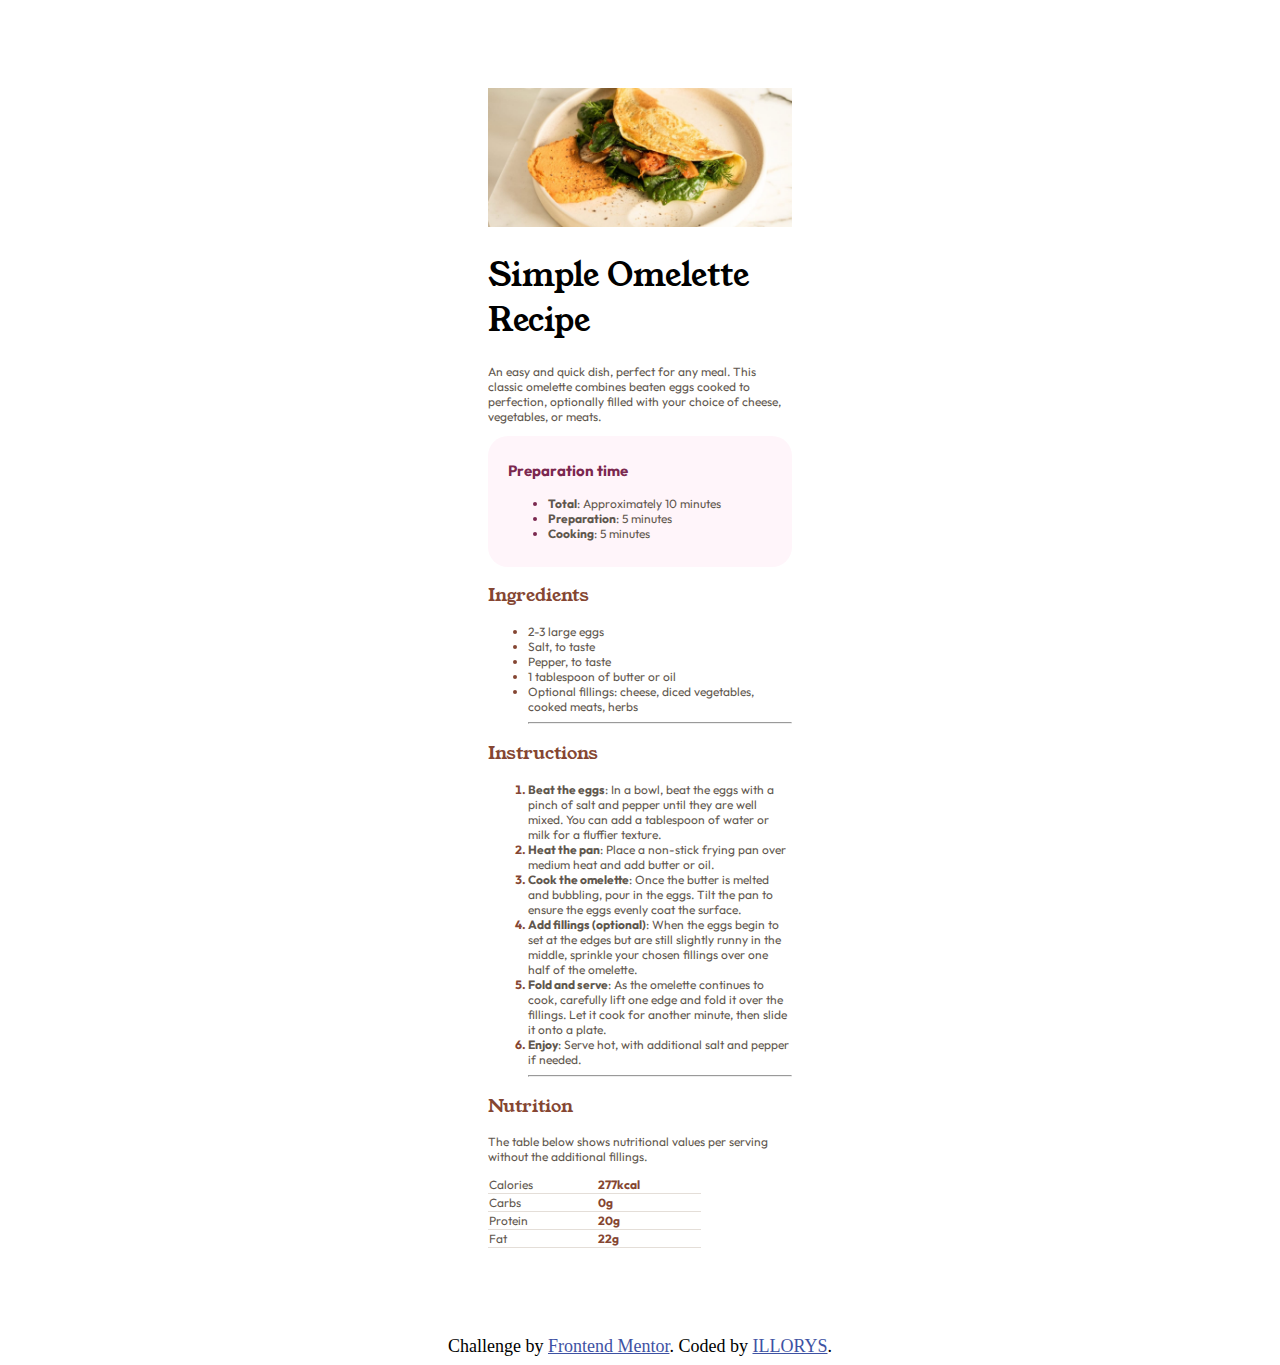
==== index.html @ 2fe17e59 "Index.html" ====
<!DOCTYPE html>
<html lang="en">
  <head>
    <meta charset="UTF-8" />
    <meta name="viewport" content="width=device-width, initial-scale=1.0" />
    <!-- displays site properly based on user's device -->

    <link
      rel="icon"
      type="image/png"
      sizes="32x32"
      href="./assets/images/favicon-32x32.png"
    />

    <title>Frontend Mentor | Recipe page</title>
    <style>
      .attribution {
        font-size: 11px;
        text-align: center;
      }
      .attribution a {
        color: hsl(228, 45%, 44%);
      }
    </style>
    <link rel="stylesheet" href="styles.css" />
    <!--DOWN THERE STARTS THE YOUNG SERIF FONTS CODE-->
    <link rel="preconnect" href="https://fonts.googleapis.com" />
    <link rel="preconnect" href="https://fonts.gstatic.com" crossorigin />
    <link
      href="https://fonts.googleapis.com/css2?family=Outfit:wght@100..900&family=Young+Serif&display=swap"
      rel="stylesheet"
    />
    <!--IT IS THE END OF THE YOUNG SERIF FONTS CODE-->
    <!------------------------------------------------>
    <!--IT IS THE BEGGINNING OF THE OUTFIT FONTS CODE-->
  </head>
  <body>
    <div id="WhiteBG">
      <img
        src="recipe-page-main\assets\images\image-omelette.jpeg"
        alt="Picture of an omlette"
        style="width: 100%"
      />
      <h1>Simple Omelette Recipe</h1>
      <p class="normaltypo">
        An easy and quick dish, perfect for any meal. This classic omelette
        combines beaten eggs cooked to perfection, optionally filled with your
        choice of cheese, vegetables, or meats.
      </p>

      <div id="Preptime">
        <h3><b>Preparation time</b></h3>
        <ul id="PinkMarker">
          <li><b>Total</b>: Approximately 10 minutes</li>
          <li><b>Preparation</b>: 5 minutes</li>
          <li><b>Cooking</b>: 5 minutes</li>
        </ul>
      </div>
      <h2>Ingredients</h2>
      <ul>
        <li>2-3 large eggs</li>
        <li>Salt, to taste</li>
        <li>Pepper, to taste</li>
        <li>1 tablespoon of butter or oil</li>
        <li>
          Optional fillings: cheese, diced vegetables, cooked meats, herbs
        </li>
        <hr />
      </ul>
      <h2>Instructions</h2>
      <ol>
        <li>
          <b>Beat the eggs</b>: In a bowl, beat the eggs with a pinch of salt
          and pepper until they are well mixed. You can add a tablespoon of
          water or milk for a fluffier texture.
        </li>
        <li>
          <b>Heat the pan</b>: Place a non-stick frying pan over medium heat and
          add butter or oil.
        </li>
        <li>
          <b>Cook the omelette</b>: Once the butter is melted and bubbling, pour
          in the eggs. Tilt the pan to ensure the eggs evenly coat the surface.
        </li>
        <li>
          <b>Add fillings (optional)</b>: When the eggs begin to set at the
          edges but are still slightly runny in the middle, sprinkle your chosen
          fillings over one half of the omelette.
        </li>
        <li>
          <b>Fold and serve</b>: As the omelette continues to cook, carefully
          lift one edge and fold it over the fillings. Let it cook for another
          minute, then slide it onto a plate.
        </li>
        <li>
          <b>Enjoy</b>: Serve hot, with additional salt and pepper if needed.
        </li>
        <hr />
      </ol>
      <h2>Nutrition</h2>
      <p class="normaltypo">
        The table below shows nutritional values per serving without the
        additional fillings.
      </p>
      <table>
        <tr>
          <td>Calories</td>
          <td><b>277kcal</b></td>
        </tr>
        <tr>
          <td>Carbs</td>
          <td><b>0g</b></td>
        </tr>
        <tr>
          <td>Protein</td>
          <td><b>20g</b></td>
        </tr>
        <tr>
          <td>Fat</td>
          <td><b>22g</b></td>
        </tr>
      </table>
    </div>
    <div class="attribution">
      Challenge by
      <a href="https://www.frontendmentor.io?ref=challenge" target="_blank"
        >Frontend Mentor</a
      >. Coded by <a href="https://github.com/ILLORYS">ILLORYS</a>.
    </div>
  </body>
</html>
---- styles.css ----
/* Styles for mobile devices (375px width) */
@media screen and (max-width: 375px) {
  body {
    background-color: hsl(30, 54%, 90%);
  }
}
/* Styles for desktop screens (1440px width) */
@media screen and (min-width: 1440px) {
  body {
    background-color: hsl(30, 54%, 90%);
  }
}
#WhiteBG {
  background-color: hsl(0, 0%, 100%);
  border-radius: 20px;
  margin-top: 5%;
  margin-bottom: 5%;
  margin-left: 36%;
  margin-right: 36%;
  padding: 2%;
}
#Preptime {
  color: hsl(30, 10%, 34%);
  background-color: hsl(330, 100%, 98%);
  border-radius: 20px;
  padding-top: 10px;
  padding-right: 20px;
  padding-bottom: 10px;
  padding-left: 20px;
}
h1 {
  font-family: "Young Serif", serif;
  font-weight: 400;
  font-style: normal;
}
h2 {
  color: hsl(14, 45%, 36%);
  font-family: "Young Serif", serif;
  font-weight: 400;
  font-style: normal;
  font-size: large;
}
h3 {
  color: hsl(332, 51%, 32%);
  font-size: 15px;
  font-family: "Outfit", sans-serif;
  font-optical-sizing: auto;
  font-weight: 400;
  font-style: normal;
}
li {
  color: hsl(30, 10%, 34%);
  font-size: 12px;
  font-family: "Outfit", sans-serif;
  font-optical-sizing: auto;
  font-weight: 400;
  font-style: normal;
}
table {
  color: hsl(30, 10%, 34%);
  font-size: 12px;
  font-family: "Outfit", sans-serif;
  font-optical-sizing: auto;
  font-weight: 400;
  font-style: normal;
  border-collapse: collapse;
  width: 70%;
}
tr {
  border-bottom: 1px solid hsl(30, 18%, 87%);
}
p {
  color: hsl(30, 10%, 34%);
  font-size: 12px;
  font-family: "Outfit", sans-serif;
  font-optical-sizing: auto;
  font-weight: 400;
  font-style: normal;
}
td b {
  color: hsl(14, 45%, 36%);
}
ol ::marker {
  color: hsl(14, 45%, 36%);
  font-weight: bold;
}
ul ::marker {
  color: hsl(14, 45%, 36%);
}
#PinkMarker ::marker {
  color: hsl(332, 51%, 32%);
}
.attribution {
  font-size: large;
}
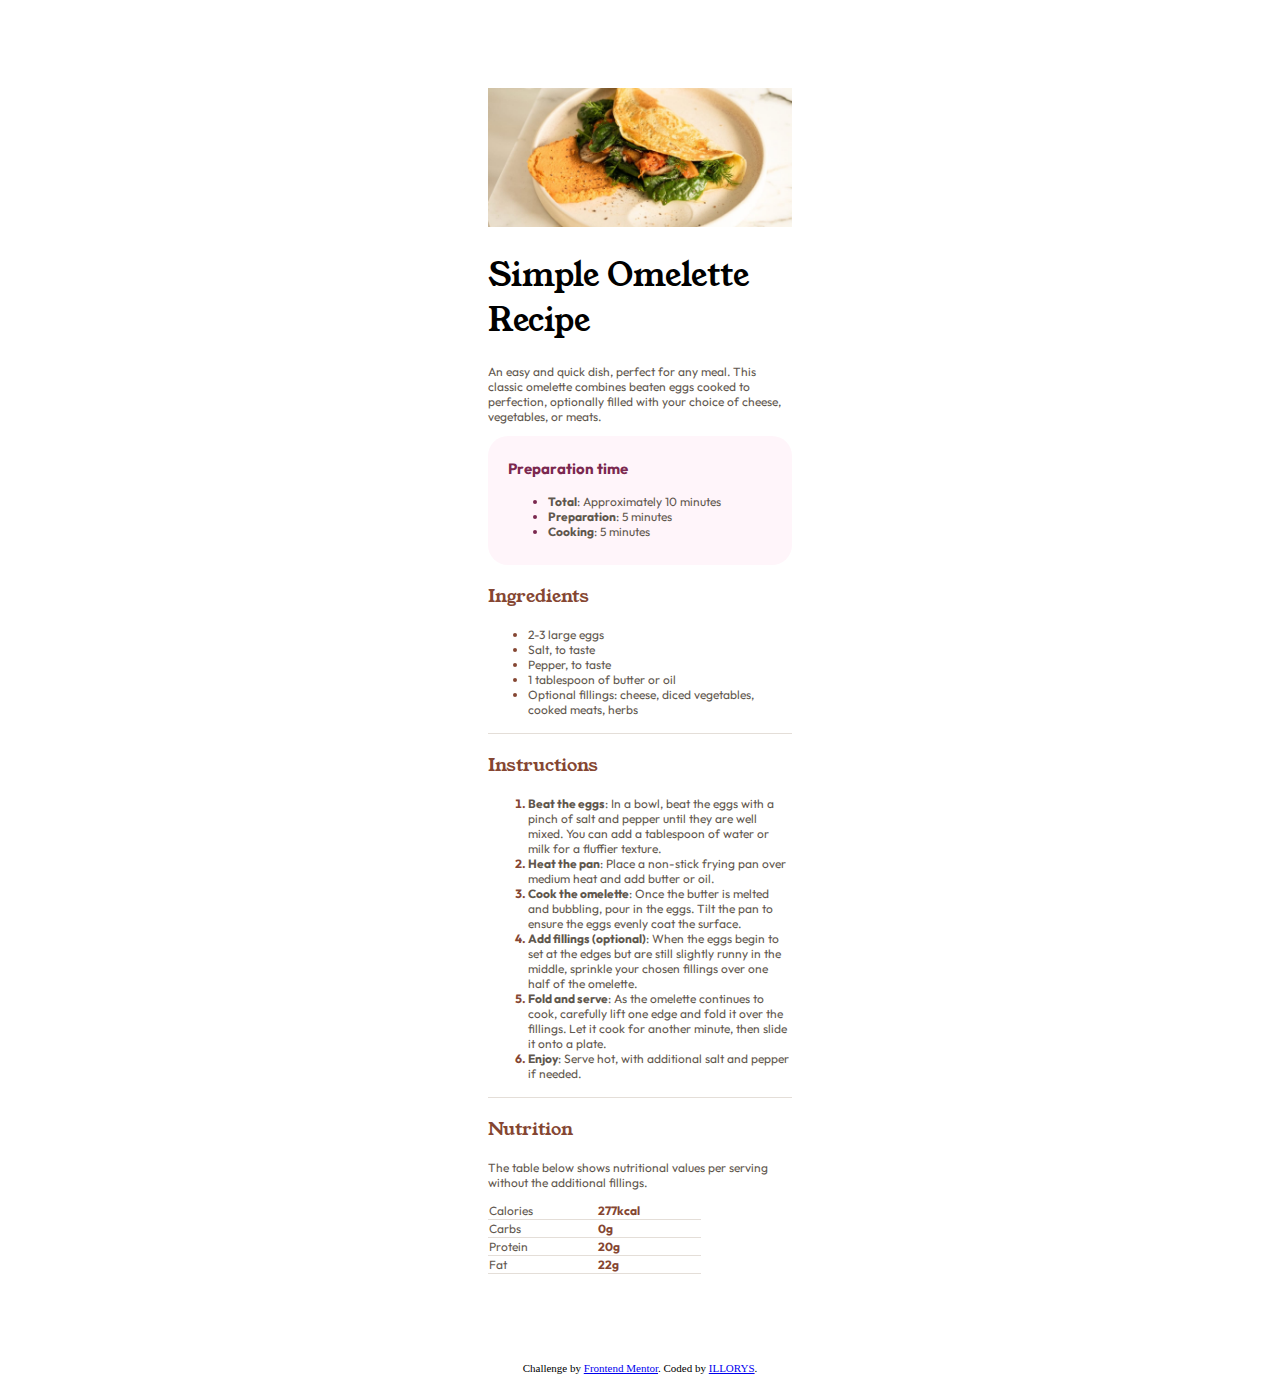
==== commit 3eb4d872: "Merge branch 'main' of https://github.com/ILLORYS/Recipe_Page" ====
--- a/index.html
+++ b/index.html
@@ -4,35 +4,20 @@
     <meta charset="UTF-8" />
     <meta name="viewport" content="width=device-width, initial-scale=1.0" />
     <!-- displays site properly based on user's device -->
-
     <link
       rel="icon"
       type="image/png"
       sizes="32x32"
       href="./assets/images/favicon-32x32.png"
     />
-
-    <title>Frontend Mentor | Recipe page</title>
-    <style>
-      .attribution {
-        font-size: 11px;
-        text-align: center;
-      }
-      .attribution a {
-        color: hsl(228, 45%, 44%);
-      }
-    </style>
     <link rel="stylesheet" href="styles.css" />
-    <!--DOWN THERE STARTS THE YOUNG SERIF FONTS CODE-->
     <link rel="preconnect" href="https://fonts.googleapis.com" />
     <link rel="preconnect" href="https://fonts.gstatic.com" crossorigin />
     <link
       href="https://fonts.googleapis.com/css2?family=Outfit:wght@100..900&family=Young+Serif&display=swap"
       rel="stylesheet"
     />
-    <!--IT IS THE END OF THE YOUNG SERIF FONTS CODE-->
-    <!------------------------------------------------>
-    <!--IT IS THE BEGGINNING OF THE OUTFIT FONTS CODE-->
+    <title>Frontend Mentor | Recipe page</title>
   </head>
   <body>
     <div id="WhiteBG">
@@ -41,22 +26,23 @@
         alt="Picture of an omlette"
         style="width: 100%"
       />
-      <h1>Simple Omelette Recipe</h1>
+      <header><h1>Simple Omelette Recipe</h1></header>
       <p class="normaltypo">
         An easy and quick dish, perfect for any meal. This classic omelette
         combines beaten eggs cooked to perfection, optionally filled with your
         choice of cheese, vegetables, or meats.
       </p>
-
       <div id="Preptime">
-        <h3><b>Preparation time</b></h3>
+        <header>
+          <h2><b>Preparation time</b></h2>
+        </header>
         <ul id="PinkMarker">
           <li><b>Total</b>: Approximately 10 minutes</li>
           <li><b>Preparation</b>: 5 minutes</li>
           <li><b>Cooking</b>: 5 minutes</li>
         </ul>
       </div>
-      <h2>Ingredients</h2>
+      <header><h3>Ingredients</h3></header>
       <ul>
         <li>2-3 large eggs</li>
         <li>Salt, to taste</li>
@@ -65,9 +51,9 @@
         <li>
           Optional fillings: cheese, diced vegetables, cooked meats, herbs
         </li>
-        <hr />
       </ul>
-      <h2>Instructions</h2>
+      <hr />
+      <header><h3>Instructions</h3></header>
       <ol>
         <li>
           <b>Beat the eggs</b>: In a bowl, beat the eggs with a pinch of salt
@@ -95,9 +81,9 @@
         <li>
           <b>Enjoy</b>: Serve hot, with additional salt and pepper if needed.
         </li>
-        <hr />
       </ol>
-      <h2>Nutrition</h2>
+      <hr />
+      <header><h3>Nutrition</h3></header>
       <p class="normaltypo">
         The table below shows nutritional values per serving without the
         additional fillings.
--- a/styles.css
+++ b/styles.css
@@ -9,6 +9,11 @@
   body {
     background-color: hsl(30, 54%, 90%);
   }
+}
+.attribution {
+  font-size: 11px;
+  text-align: center;
+  color: hsl(0, 0%, 0%);
 }
 #WhiteBG {
   background-color: hsl(0, 0%, 100%);
@@ -33,20 +38,26 @@
   font-weight: 400;
   font-style: normal;
 }
+
 h2 {
+  color: hsl(332, 51%, 32%);
+  font-size: 15px;
+  font-family: "Outfit", sans-serif;
+  font-optical-sizing: auto;
+  font-weight: 400;
+  font-style: normal;
+}
+h3 {
   color: hsl(14, 45%, 36%);
   font-family: "Young Serif", serif;
   font-weight: 400;
   font-style: normal;
   font-size: large;
 }
-h3 {
-  color: hsl(332, 51%, 32%);
-  font-size: 15px;
-  font-family: "Outfit", sans-serif;
-  font-optical-sizing: auto;
-  font-weight: 400;
-  font-style: normal;
+hr {
+  background-color: hsl(30, 18%, 87%);
+  height: 1px;
+  border: 0;
 }
 li {
   color: hsl(30, 10%, 34%);
@@ -90,6 +101,3 @@
 #PinkMarker ::marker {
   color: hsl(332, 51%, 32%);
 }
-.attribution {
-  font-size: large;
-}
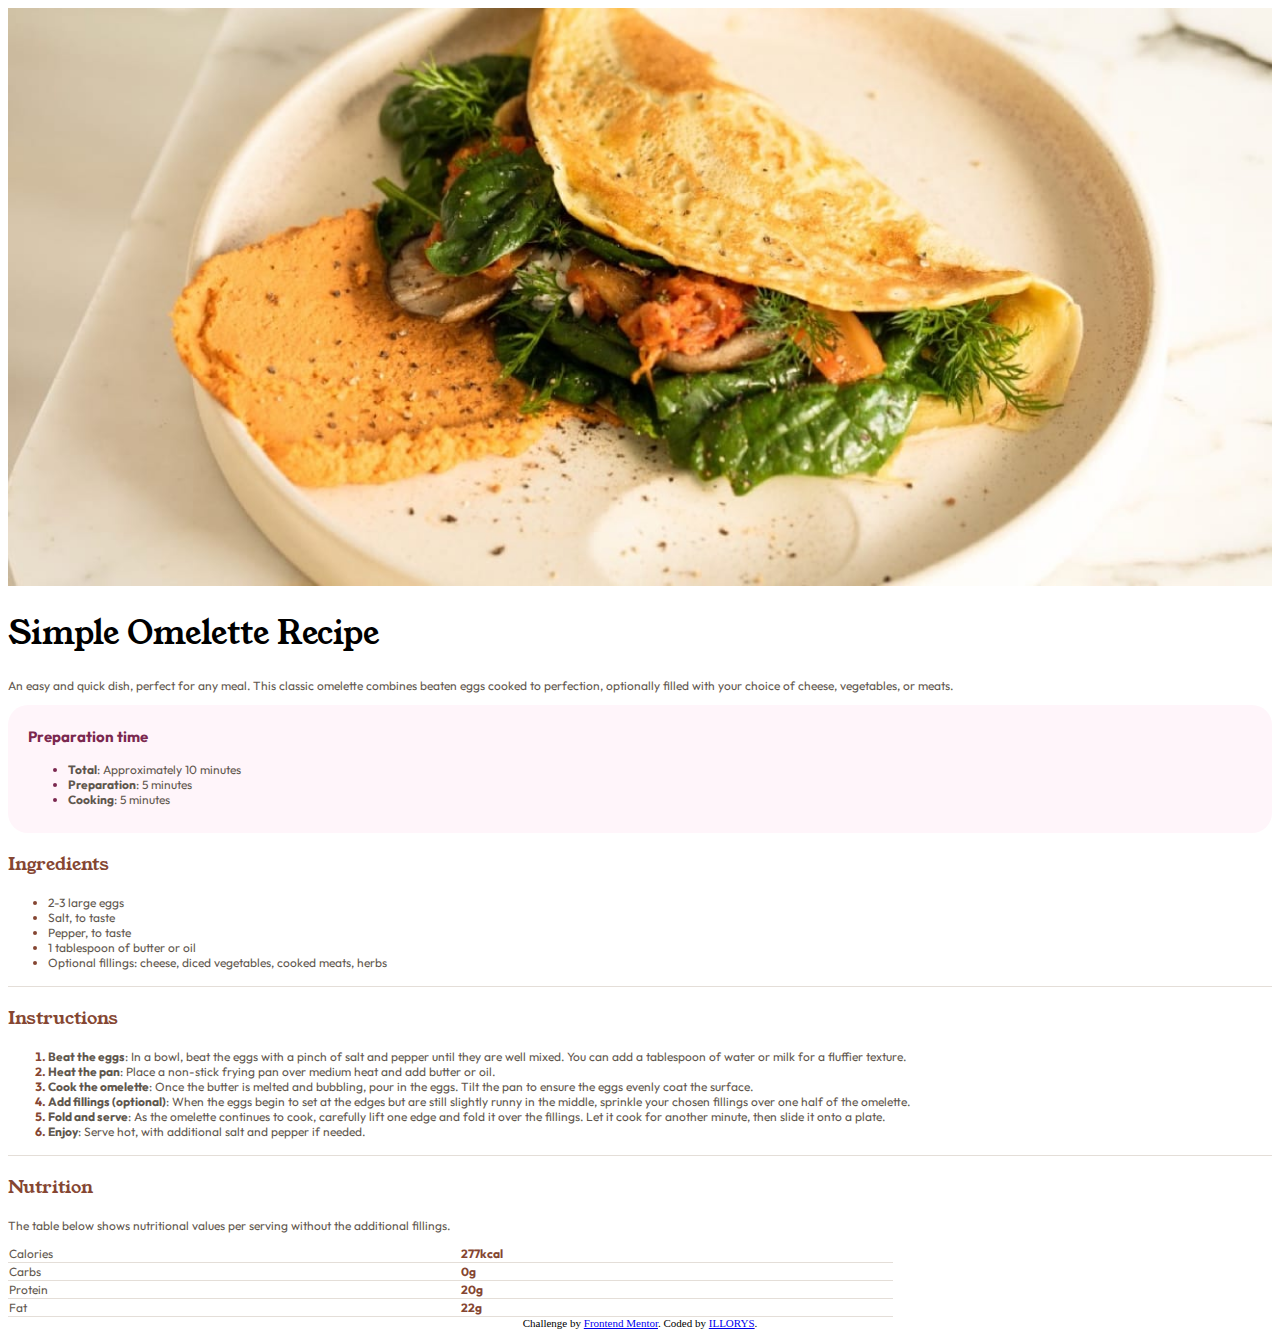
==== commit 84f5805d: "index.html" ====
--- a/index.html
+++ b/index.html
@@ -20,98 +20,103 @@
     <title>Frontend Mentor | Recipe page</title>
   </head>
   <body>
-    <div id="WhiteBG">
-      <img
-        src="recipe-page-main\assets\images\image-omelette.jpeg"
-        alt="Picture of an omlette"
-        style="width: 100%"
-      />
-      <header><h1>Simple Omelette Recipe</h1></header>
-      <p class="normaltypo">
-        An easy and quick dish, perfect for any meal. This classic omelette
-        combines beaten eggs cooked to perfection, optionally filled with your
-        choice of cheese, vegetables, or meats.
-      </p>
-      <div id="Preptime">
-        <header>
-          <h2><b>Preparation time</b></h2>
-        </header>
-        <ul id="PinkMarker">
-          <li><b>Total</b>: Approximately 10 minutes</li>
-          <li><b>Preparation</b>: 5 minutes</li>
-          <li><b>Cooking</b>: 5 minutes</li>
+    <main>
+      <div class="WhiteBG">
+        <img
+          src="recipe-page-main/assets/images/image-omelette.jpeg"
+          alt="Picture of an omlette"
+          style="width: 100%"
+        />
+        <header><h1>Simple Omelette Recipe</h1></header>
+        <p class="normaltypo">
+          An easy and quick dish, perfect for any meal. This classic omelette
+          combines beaten eggs cooked to perfection, optionally filled with your
+          choice of cheese, vegetables, or meats.
+        </p>
+        <div id="Preptime">
+          <header>
+            <h2><b>Preparation time</b></h2>
+          </header>
+          <ul id="PinkMarker">
+            <li><b>Total</b>: Approximately 10 minutes</li>
+            <li><b>Preparation</b>: 5 minutes</li>
+            <li><b>Cooking</b>: 5 minutes</li>
+          </ul>
+        </div>
+        <header><h3>Ingredients</h3></header>
+        <ul>
+          <li>2-3 large eggs</li>
+          <li>Salt, to taste</li>
+          <li>Pepper, to taste</li>
+          <li>1 tablespoon of butter or oil</li>
+          <li>
+            Optional fillings: cheese, diced vegetables, cooked meats, herbs
+          </li>
         </ul>
+        <hr />
+        <header><h3>Instructions</h3></header>
+        <ol>
+          <li>
+            <b>Beat the eggs</b>: In a bowl, beat the eggs with a pinch of salt
+            and pepper until they are well mixed. You can add a tablespoon of
+            water or milk for a fluffier texture.
+          </li>
+          <li>
+            <b>Heat the pan</b>: Place a non-stick frying pan over medium heat
+            and add butter or oil.
+          </li>
+          <li>
+            <b>Cook the omelette</b>: Once the butter is melted and bubbling,
+            pour in the eggs. Tilt the pan to ensure the eggs evenly coat the
+            surface.
+          </li>
+          <li>
+            <b>Add fillings (optional)</b>: When the eggs begin to set at the
+            edges but are still slightly runny in the middle, sprinkle your
+            chosen fillings over one half of the omelette.
+          </li>
+          <li>
+            <b>Fold and serve</b>: As the omelette continues to cook, carefully
+            lift one edge and fold it over the fillings. Let it cook for another
+            minute, then slide it onto a plate.
+          </li>
+          <li>
+            <b>Enjoy</b>: Serve hot, with additional salt and pepper if needed.
+          </li>
+        </ol>
+        <hr />
+        <header><h3>Nutrition</h3></header>
+        <p class="normaltypo">
+          The table below shows nutritional values per serving without the
+          additional fillings.
+        </p>
+        <table>
+          <tr>
+            <td>Calories</td>
+            <td><b>277kcal</b></td>
+          </tr>
+          <tr>
+            <td>Carbs</td>
+            <td><b>0g</b></td>
+          </tr>
+          <tr>
+            <td>Protein</td>
+            <td><b>20g</b></td>
+          </tr>
+          <tr>
+            <td>Fat</td>
+            <td><b>22g</b></td>
+          </tr>
+        </table>
       </div>
-      <header><h3>Ingredients</h3></header>
-      <ul>
-        <li>2-3 large eggs</li>
-        <li>Salt, to taste</li>
-        <li>Pepper, to taste</li>
-        <li>1 tablespoon of butter or oil</li>
-        <li>
-          Optional fillings: cheese, diced vegetables, cooked meats, herbs
-        </li>
-      </ul>
-      <hr />
-      <header><h3>Instructions</h3></header>
-      <ol>
-        <li>
-          <b>Beat the eggs</b>: In a bowl, beat the eggs with a pinch of salt
-          and pepper until they are well mixed. You can add a tablespoon of
-          water or milk for a fluffier texture.
-        </li>
-        <li>
-          <b>Heat the pan</b>: Place a non-stick frying pan over medium heat and
-          add butter or oil.
-        </li>
-        <li>
-          <b>Cook the omelette</b>: Once the butter is melted and bubbling, pour
-          in the eggs. Tilt the pan to ensure the eggs evenly coat the surface.
-        </li>
-        <li>
-          <b>Add fillings (optional)</b>: When the eggs begin to set at the
-          edges but are still slightly runny in the middle, sprinkle your chosen
-          fillings over one half of the omelette.
-        </li>
-        <li>
-          <b>Fold and serve</b>: As the omelette continues to cook, carefully
-          lift one edge and fold it over the fillings. Let it cook for another
-          minute, then slide it onto a plate.
-        </li>
-        <li>
-          <b>Enjoy</b>: Serve hot, with additional salt and pepper if needed.
-        </li>
-      </ol>
-      <hr />
-      <header><h3>Nutrition</h3></header>
-      <p class="normaltypo">
-        The table below shows nutritional values per serving without the
-        additional fillings.
-      </p>
-      <table>
-        <tr>
-          <td>Calories</td>
-          <td><b>277kcal</b></td>
-        </tr>
-        <tr>
-          <td>Carbs</td>
-          <td><b>0g</b></td>
-        </tr>
-        <tr>
-          <td>Protein</td>
-          <td><b>20g</b></td>
-        </tr>
-        <tr>
-          <td>Fat</td>
-          <td><b>22g</b></td>
-        </tr>
-      </table>
-    </div>
-    <div class="attribution">
-      Challenge by
-      <a href="https://www.frontendmentor.io?ref=challenge" target="_blank"
-        >Frontend Mentor</a
-      >. Coded by <a href="https://github.com/ILLORYS">ILLORYS</a>.
-    </div>
+    </main>
+    <footer>
+      <div class="attribution">
+        Challenge by
+        <a href="https://www.frontendmentor.io?ref=challenge" target="_blank"
+          >Frontend Mentor</a
+        >. Coded by <a href="https://github.com/ILLORYS">ILLORYS</a>.
+      </div>
+    </footer>
   </body>
 </html>
--- a/styles.css
+++ b/styles.css
@@ -1,15 +1,3 @@
-/* Styles for mobile devices (375px width) */
-@media screen and (max-width: 375px) {
-  body {
-    background-color: hsl(30, 54%, 90%);
-  }
-}
-/* Styles for desktop screens (1440px width) */
-@media screen and (min-width: 1440px) {
-  body {
-    background-color: hsl(30, 54%, 90%);
-  }
-}
 .attribution {
   font-size: 11px;
   text-align: center;
@@ -101,3 +89,15 @@
 #PinkMarker ::marker {
   color: hsl(332, 51%, 32%);
 }
+/* Styles for mobile devices (375px width) */
+@media screen and (max-width: 375px) {
+  body {
+    background-color: hsl(30, 54%, 90%);
+  }
+}
+/* Styles for desktop screens (1440px width) */
+@media screen and (min-width: 1440px) {
+  body {
+    background-color: hsl(30, 54%, 90%);
+  }
+}
